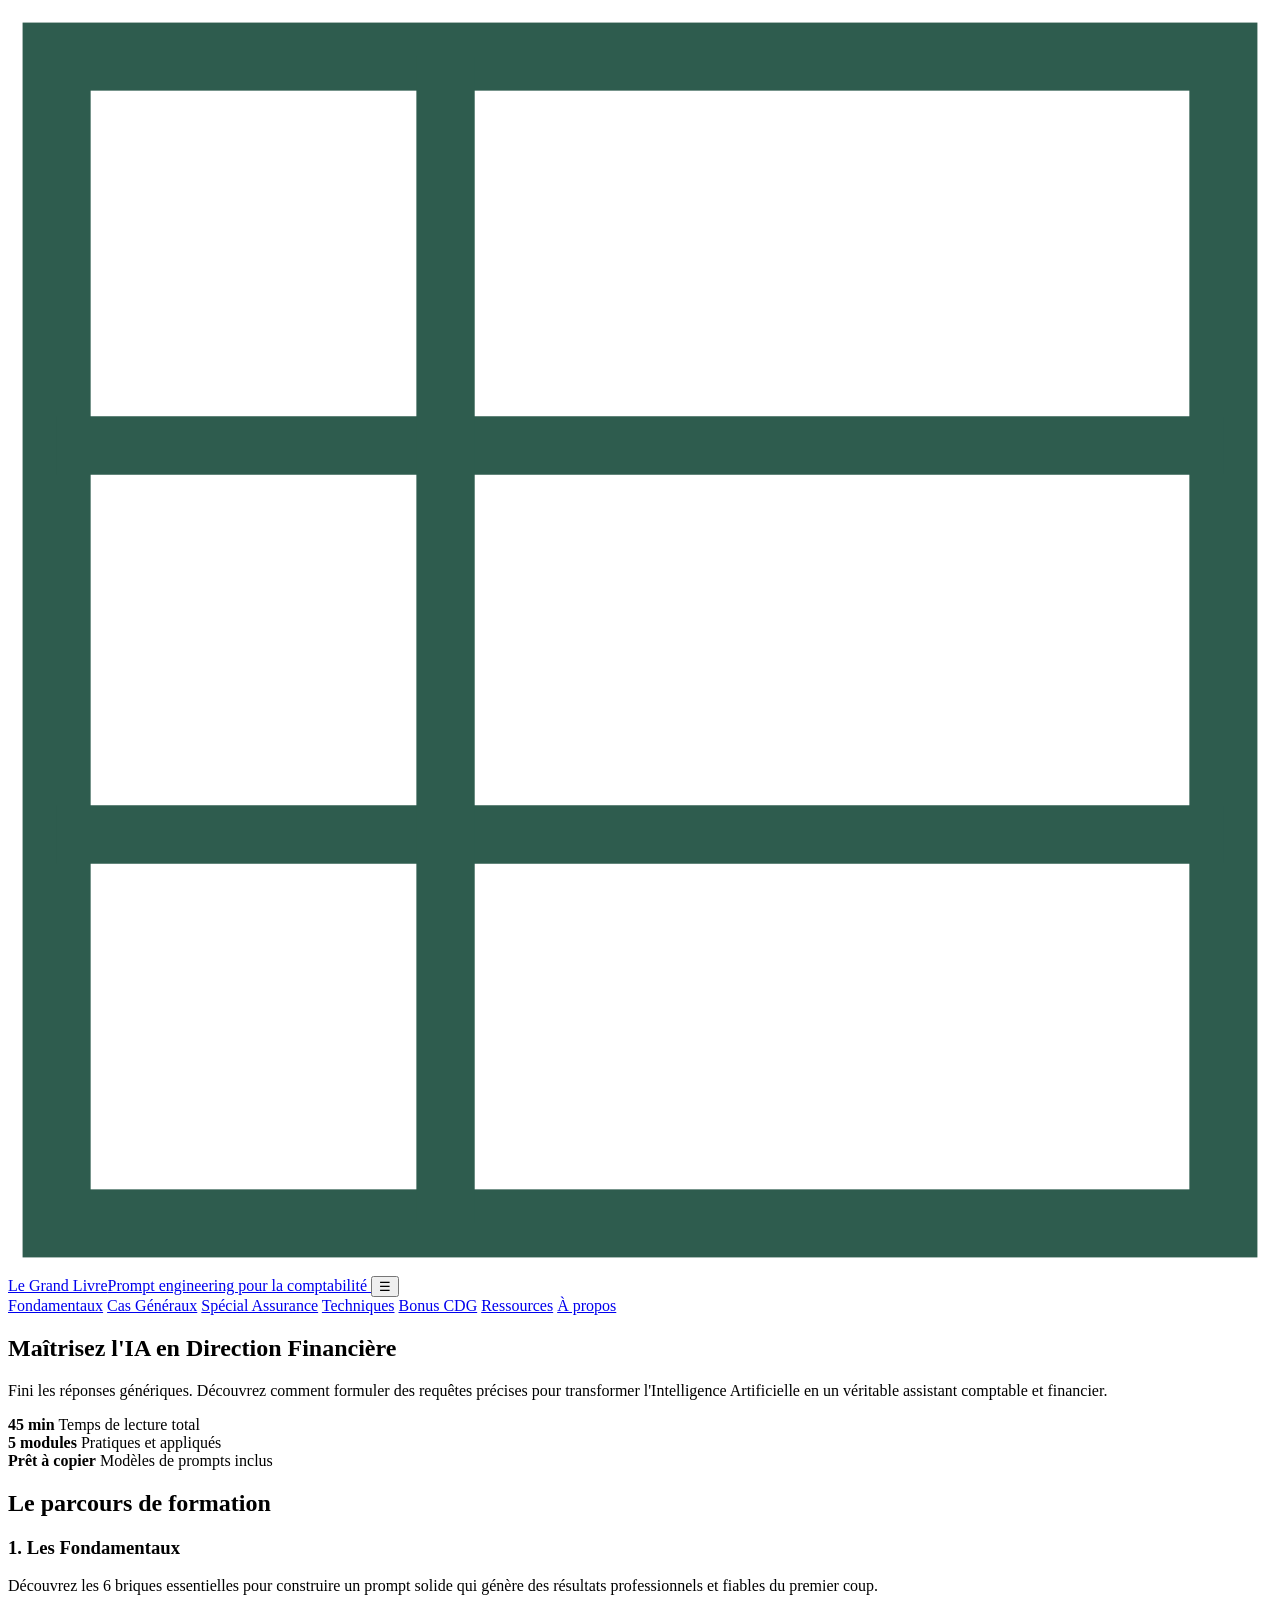
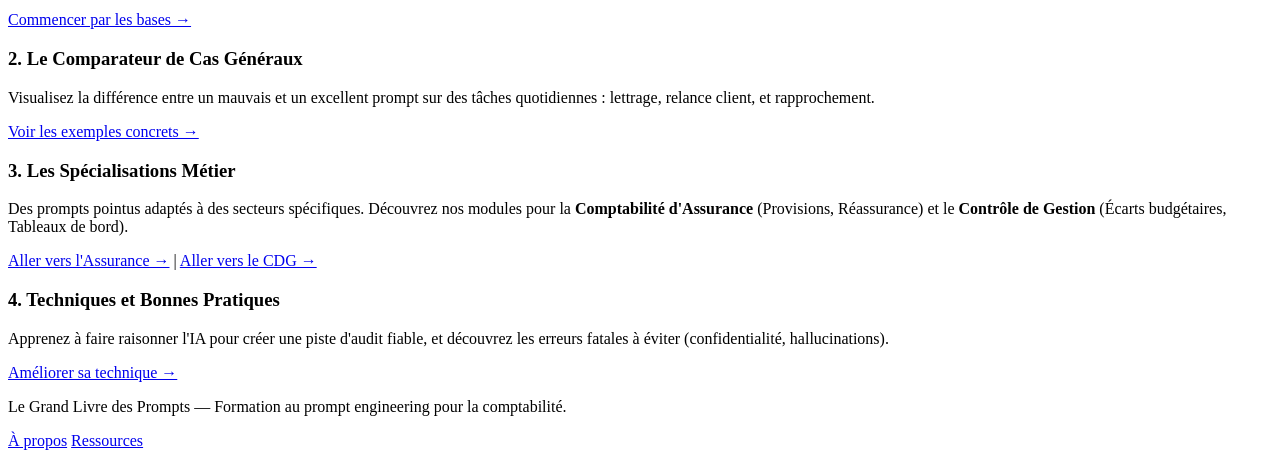
==== index.html @ 08414ecc "Add files via upload" ====
<!DOCTYPE html>
<html lang="fr">
<head>
<meta charset="UTF-8">
<meta name="viewport" content="width=device-width, initial-scale=1.0">
<title>Accueil — Le Grand Livre des Prompts</title>
<link rel="preconnect" href="https://fonts.googleapis.com">
<link rel="preconnect" href="https://fonts.gstatic.com" crossorigin>
<link href="https://fonts.googleapis.com/css2?family=Source+Serif+4:opsz,wght@8..60,400;8..60,600;8..60,700&family=IBM+Plex+Sans:wght@400;500;600;700&family=IBM+Plex+Mono:wght@400;500&display=swap" rel="stylesheet">
<link rel="stylesheet" href="assets/style.css">
</head>
<body>

<header>
  <div class="nav-inner">
    <a href="index.html" class="brand">
      <svg viewBox="0 0 26 26" xmlns="http://www.w3.org/2000/svg">
        <rect x="1" y="1" width="24" height="24" fill="none" stroke="#2E5C4E" stroke-width="1.4"/>
        <line x1="1" y1="9" x2="25" y2="9" stroke="#2E5C4E" stroke-width="1.2"/>
        <line x1="1" y1="17" x2="25" y2="17" stroke="#2E5C4E" stroke-width="1.2"/>
        <line x1="9" y1="1" x2="9" y2="25" stroke="#2E5C4E" stroke-width="1.2"/>
      </svg>
      <span class="brand-text">Le Grand Livre<span>Prompt engineering pour la comptabilité</span></span>
    </a>
    <button id="navToggle" aria-label="Ouvrir le menu">☰</button>
    <nav class="links" id="navLinks">
      <a href="fondamentaux.html">Fondamentaux</a>
      <a href="comparateur.html">Cas Généraux</a>
      <a href="assurance.html">Spécial Assurance</a>
      <a href="techniques.html">Techniques</a>
      <a href="bonus-cdg.html">Bonus CDG</a>
      <a href="ressources.html">Ressources</a>
      <a href="about.html">À propos</a>
    </nav>
  </div>
</header>

<section id="hero">
  <div class="wrap">
    <h1>Maîtrisez l'IA en Direction Financière</h1>
    <p class="lede">Fini les réponses génériques. Découvrez comment formuler des requêtes précises pour transformer l'Intelligence Artificielle en un véritable assistant comptable et financier.</p>
    <div class="hero-meta">
      <div><strong>45 min</strong> Temps de lecture total</div>
      <div><strong>5 modules</strong> Pratiques et appliqués</div>
      <div><strong>Prêt à copier</strong> Modèles de prompts inclus</div>
    </div>
  </div>
</section>

<section>
  <div class="wrap">
    <h2>Le parcours de formation</h2>
    
    <div class="card">
      <h3>1. Les Fondamentaux</h3>
      <p>Découvrez les 6 briques essentielles pour construire un prompt solide qui génère des résultats professionnels et fiables du premier coup.</p>
      <a href="fondamentaux.html">Commencer par les bases →</a>
    </div>

    <div class="card">
      <h3>2. Le Comparateur de Cas Généraux</h3>
      <p>Visualisez la différence entre un mauvais et un excellent prompt sur des tâches quotidiennes : lettrage, relance client, et rapprochement.</p>
      <a href="comparateur.html">Voir les exemples concrets →</a>
    </div>

    <div class="card">
      <h3>3. Les Spécialisations Métier</h3>
      <p>Des prompts pointus adaptés à des secteurs spécifiques. Découvrez nos modules pour la <strong>Comptabilité d'Assurance</strong> (Provisions, Réassurance) et le <strong>Contrôle de Gestion</strong> (Écarts budgétaires, Tableaux de bord).</p>
      <a href="assurance.html">Aller vers l'Assurance →</a> | <a href="bonus-cdg.html">Aller vers le CDG →</a>
    </div>

    <div class="card">
      <h3>4. Techniques et Bonnes Pratiques</h3>
      <p>Apprenez à faire raisonner l'IA pour créer une piste d'audit fiable, et découvrez les erreurs fatales à éviter (confidentialité, hallucinations).</p>
      <a href="techniques.html">Améliorer sa technique →</a>
    </div>
  </div>
</section>

<footer>
  <div class="wrap" style="max-width:none;">
    <p>Le Grand Livre des Prompts — Formation au prompt engineering pour la comptabilité.</p>
    <div class="links">
      <a href="about.html">À propos</a>
      <a href="ressources.html">Ressources</a>
    </div>
  </div>
</footer>

<script>
  const navToggle = document.getElementById('navToggle');
  const navLinks = document.getElementById('navLinks');
  navToggle?.addEventListener('click', () => {
    navLinks.classList.toggle('open');
  });
  navLinks?.querySelectorAll('a').forEach(a => {
    a.addEventListener('click', () => navLinks.classList.remove('open'));
  });
</script>
</body>
</html>
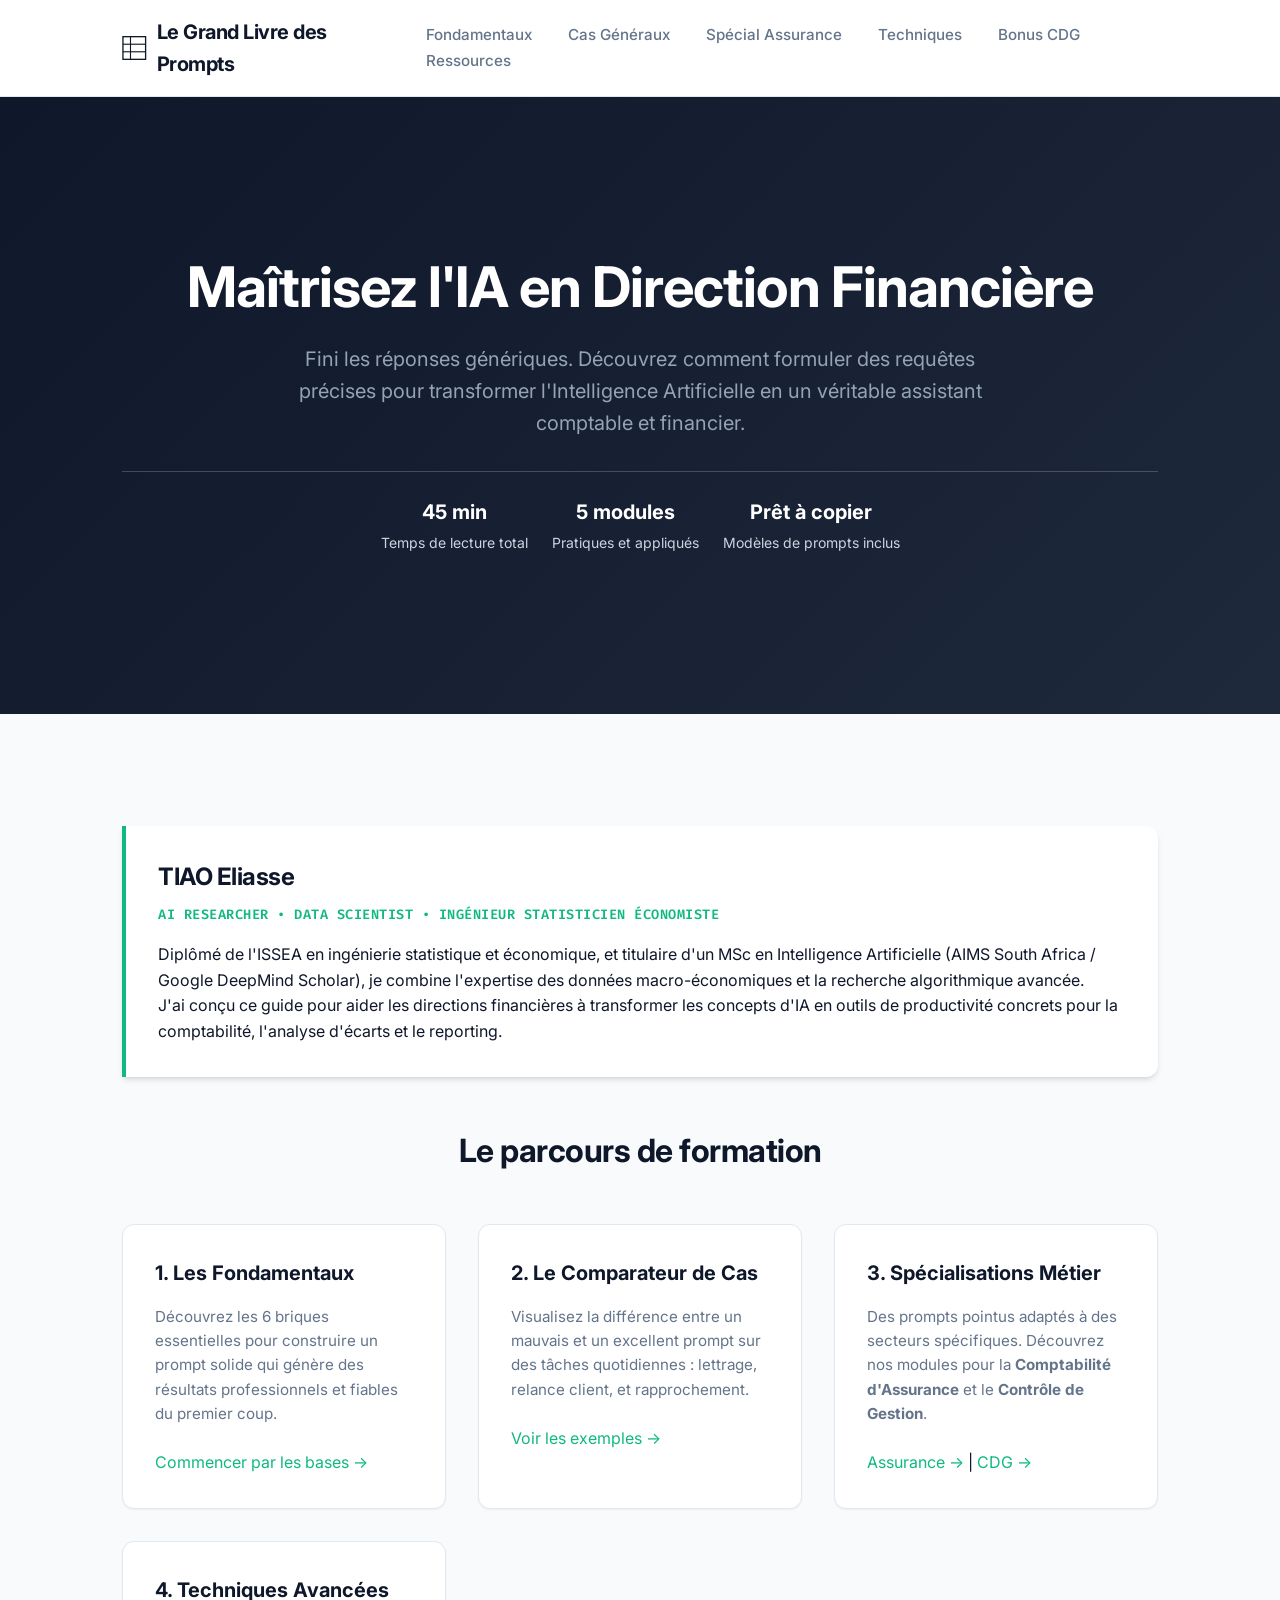
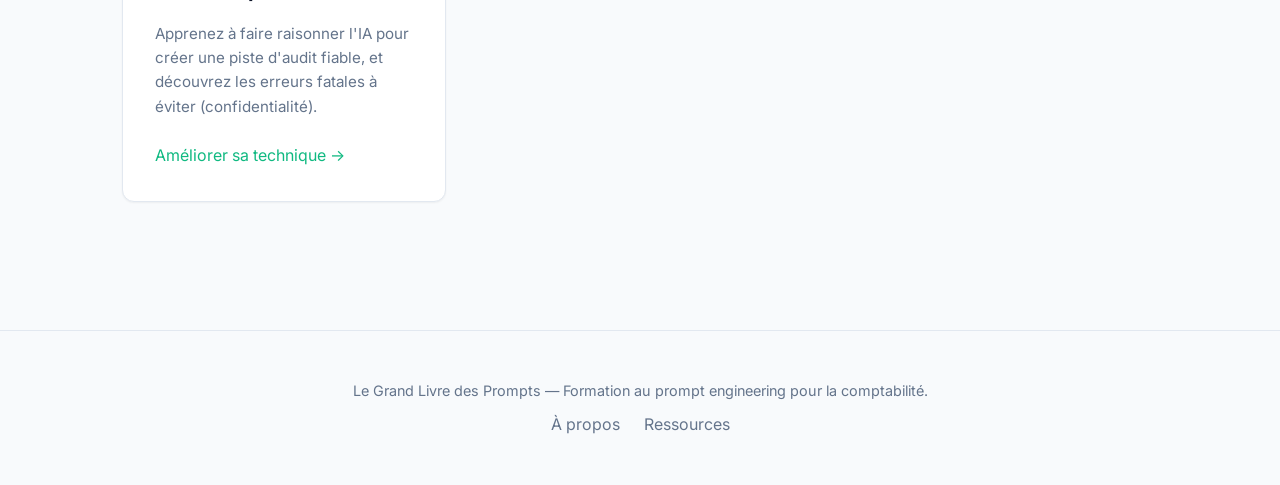
==== commit fadb159b: "Mise à jour finale page accueil avec profil complet et design moderne" ====
--- a/index.html
+++ b/index.html
@@ -3,26 +3,36 @@
 <head>
 <meta charset="UTF-8">
 <meta name="viewport" content="width=device-width, initial-scale=1.0">
-<title>Accueil — Le Grand Livre des Prompts</title>
-<link rel="preconnect" href="https://fonts.googleapis.com">
-<link rel="preconnect" href="https://fonts.gstatic.com" crossorigin>
-<link href="https://fonts.googleapis.com/css2?family=Source+Serif+4:opsz,wght@8..60,400;8..60,600;8..60,700&family=IBM+Plex+Sans:wght@400;500;600;700&family=IBM+Plex+Mono:wght@400;500&display=swap" rel="stylesheet">
+<title>Accueil — Prompt Finance</title>
+<!-- On appelle votre nouveau fichier CSS -->
 <link rel="stylesheet" href="assets/style.css">
+<style>
+  /* Ajustements pour que votre SVG et vos statistiques s'affichent bien avec le nouveau design */
+  .brand svg { width: 26px; height: 26px; margin-right: 10px; stroke: var(--primary); }
+  .brand { display: flex; align-items: center; text-decoration: none; }
+  .hero-meta { display: flex; gap: 24px; justify-content: center; flex-wrap: wrap; margin-top: 32px; padding-top: 24px; border-top: 1px solid rgba(255,255,255,0.2); }
+  .hero-meta div { font-size: 14px; color: #cbd5e1; }
+  .hero-meta strong { display: block; font-size: 20px; color: white; font-weight: 700; margin-bottom: 4px; }
+  footer { text-align: center; padding: 3rem 1rem; border-top: 1px solid var(--border); margin-top: 4rem; }
+  footer a { margin: 0 10px; color: var(--text-muted); }
+</style>
 </head>
 <body>
 
 <header>
   <div class="nav-inner">
+    <!-- VOTRE LOGO SVG EST RESTAURÉ ICI -->
     <a href="index.html" class="brand">
       <svg viewBox="0 0 26 26" xmlns="http://www.w3.org/2000/svg">
-        <rect x="1" y="1" width="24" height="24" fill="none" stroke="#2E5C4E" stroke-width="1.4"/>
-        <line x1="1" y1="9" x2="25" y2="9" stroke="#2E5C4E" stroke-width="1.2"/>
-        <line x1="1" y1="17" x2="25" y2="17" stroke="#2E5C4E" stroke-width="1.2"/>
-        <line x1="9" y1="1" x2="9" y2="25" stroke="#2E5C4E" stroke-width="1.2"/>
+        <rect x="1" y="1" width="24" height="24" fill="none" stroke="currentColor" stroke-width="1.4"/>
+        <line x1="1" y1="9" x2="25" y2="9" stroke="currentColor" stroke-width="1.2"/>
+        <line x1="1" y1="17" x2="25" y2="17" stroke="currentColor" stroke-width="1.2"/>
+        <line x1="9" y1="1" x2="9" y2="25" stroke="currentColor" stroke-width="1.2"/>
       </svg>
-      <span class="brand-text">Le Grand Livre<span>Prompt engineering pour la comptabilité</span></span>
+      Le Grand Livre des Prompts
     </a>
-    <button id="navToggle" aria-label="Ouvrir le menu">☰</button>
+    
+    <!-- VOTRE MENU COMPLET -->
     <nav class="links" id="navLinks">
       <a href="fondamentaux.html">Fondamentaux</a>
       <a href="comparateur.html">Cas Généraux</a>
@@ -30,15 +40,16 @@
       <a href="techniques.html">Techniques</a>
       <a href="bonus-cdg.html">Bonus CDG</a>
       <a href="ressources.html">Ressources</a>
-      <a href="about.html">À propos</a>
     </nav>
   </div>
 </header>
 
 <section id="hero">
-  <div class="wrap">
+  <div class="container">
     <h1>Maîtrisez l'IA en Direction Financière</h1>
     <p class="lede">Fini les réponses génériques. Découvrez comment formuler des requêtes précises pour transformer l'Intelligence Artificielle en un véritable assistant comptable et financier.</p>
+    
+    <!-- VOS STATISTIQUES SONT RESTAURÉES ICI -->
     <div class="hero-meta">
       <div><strong>45 min</strong> Temps de lecture total</div>
       <div><strong>5 modules</strong> Pratiques et appliqués</div>
@@ -47,55 +58,53 @@
   </div>
 </section>
 
-<section>
-  <div class="wrap">
-    <h2>Le parcours de formation</h2>
-    
+<main class="container">
+  
+  <!-- VOTRE PRÉSENTATION PERSONNELLE -->
+  <div class="author-section">
+    <h2>TIAO Eliasse</h2>
+    <div class="titles">AI Researcher • Data Scientist • Ingénieur Statisticien Économiste</div>
+    <p>Diplômé de l'ISSEA en ingénierie statistique et économique, et titulaire d'un MSc en Intelligence Artificielle (AIMS South Africa / Google DeepMind Scholar), je combine l'expertise des données macro-économiques et la recherche algorithmique avancée.</p>
+    <p>J'ai conçu ce guide pour aider les directions financières à transformer les concepts d'IA en outils de productivité concrets pour la comptabilité, l'analyse d'écarts et le reporting.</p>
+  </div>
+
+  <h2 class="section-title">Le parcours de formation</h2>
+  
+  <!-- VOTRE PARCOURS EN 4 ÉTAPES RESTAURÉ AVEC LA STRUCTURE DE GRILLE MODERNE -->
+  <div class="grid">
     <div class="card">
       <h3>1. Les Fondamentaux</h3>
       <p>Découvrez les 6 briques essentielles pour construire un prompt solide qui génère des résultats professionnels et fiables du premier coup.</p>
-      <a href="fondamentaux.html">Commencer par les bases →</a>
+      <a href="fondamentaux.html">Commencer par les bases &rarr;</a>
     </div>
 
     <div class="card">
-      <h3>2. Le Comparateur de Cas Généraux</h3>
+      <h3>2. Le Comparateur de Cas</h3>
       <p>Visualisez la différence entre un mauvais et un excellent prompt sur des tâches quotidiennes : lettrage, relance client, et rapprochement.</p>
-      <a href="comparateur.html">Voir les exemples concrets →</a>
+      <a href="comparateur.html">Voir les exemples &rarr;</a>
     </div>
 
     <div class="card">
-      <h3>3. Les Spécialisations Métier</h3>
-      <p>Des prompts pointus adaptés à des secteurs spécifiques. Découvrez nos modules pour la <strong>Comptabilité d'Assurance</strong> (Provisions, Réassurance) et le <strong>Contrôle de Gestion</strong> (Écarts budgétaires, Tableaux de bord).</p>
-      <a href="assurance.html">Aller vers l'Assurance →</a> | <a href="bonus-cdg.html">Aller vers le CDG →</a>
+      <h3>3. Spécialisations Métier</h3>
+      <p>Des prompts pointus adaptés à des secteurs spécifiques. Découvrez nos modules pour la <strong>Comptabilité d'Assurance</strong> et le <strong>Contrôle de Gestion</strong>.</p>
+      <a href="assurance.html">Assurance &rarr;</a> | <a href="bonus-cdg.html">CDG &rarr;</a>
     </div>
 
     <div class="card">
-      <h3>4. Techniques et Bonnes Pratiques</h3>
-      <p>Apprenez à faire raisonner l'IA pour créer une piste d'audit fiable, et découvrez les erreurs fatales à éviter (confidentialité, hallucinations).</p>
-      <a href="techniques.html">Améliorer sa technique →</a>
+      <h3>4. Techniques Avancées</h3>
+      <p>Apprenez à faire raisonner l'IA pour créer une piste d'audit fiable, et découvrez les erreurs fatales à éviter (confidentialité).</p>
+      <a href="techniques.html">Améliorer sa technique &rarr;</a>
     </div>
   </div>
-</section>
+</main>
 
 <footer>
-  <div class="wrap" style="max-width:none;">
-    <p>Le Grand Livre des Prompts — Formation au prompt engineering pour la comptabilité.</p>
-    <div class="links">
-      <a href="about.html">À propos</a>
-      <a href="ressources.html">Ressources</a>
-    </div>
+  <p style="color: var(--text-muted); font-size: 0.9rem; margin-bottom: 10px;">Le Grand Livre des Prompts — Formation au prompt engineering pour la comptabilité.</p>
+  <div>
+    <a href="about.html">À propos</a>
+    <a href="ressources.html">Ressources</a>
   </div>
 </footer>
 
-<script>
-  const navToggle = document.getElementById('navToggle');
-  const navLinks = document.getElementById('navLinks');
-  navToggle?.addEventListener('click', () => {
-    navLinks.classList.toggle('open');
-  });
-  navLinks?.querySelectorAll('a').forEach(a => {
-    a.addEventListener('click', () => navLinks.classList.remove('open'));
-  });
-</script>
 </body>
 </html>
--- a/assets/style.css
+++ b/assets/style.css
@@ -0,0 +1,130 @@
+@import url('https://fonts.googleapis.com/css2?family=Inter:wght@400;500;600;700&family=Fira+Code:wght@400;500&display=swap');
+
+:root {
+  --bg-body: #F8FAFC;
+  --bg-card: #FFFFFF;
+  --text-main: #0F172A;
+  --text-muted: #64748B;
+  --primary: #0F172A;
+  --accent: #10B981;
+  --accent-hover: #059669;
+  --border: #E2E8F0;
+  --shadow-sm: 0 1px 2px 0 rgb(0 0 0 / 0.05);
+  --shadow-md: 0 4px 6px -1px rgb(0 0 0 / 0.1), 0 2px 4px -2px rgb(0 0 0 / 0.1);
+  --shadow-lg: 0 10px 15px -3px rgb(0 0 0 / 0.1), 0 4px 6px -4px rgb(0 0 0 / 0.1);
+  --font-sans: 'Inter', sans-serif;
+  --font-mono: 'Fira Code', monospace;
+}
+
+* { box-sizing: border-box; margin: 0; padding: 0; }
+
+body {
+  font-family: var(--font-sans);
+  background-color: var(--bg-body);
+  color: var(--text-main);
+  line-height: 1.6;
+  -webkit-font-smoothing: antialiased;
+}
+
+a { color: var(--accent); text-decoration: none; transition: all 0.2s; }
+a:hover { color: var(--accent-hover); }
+
+/* --- HEADER --- */
+header {
+  background: rgba(255, 255, 255, 0.9);
+  backdrop-filter: blur(10px);
+  border-bottom: 1px solid var(--border);
+  position: sticky;
+  top: 0;
+  z-index: 100;
+}
+.nav-inner {
+  max-width: 1100px;
+  margin: 0 auto;
+  padding: 1rem 2rem;
+  display: flex;
+  justify-content: space-between;
+  align-items: center;
+}
+.brand { font-size: 1.25rem; font-weight: 700; color: var(--primary); letter-spacing: -0.5px; }
+.brand span { color: var(--accent); }
+.links a {
+  margin-left: 2rem;
+  font-weight: 500;
+  color: var(--text-muted);
+  font-size: 0.95rem;
+}
+.links a:hover, .links a.active { color: var(--primary); }
+
+/* --- HERO SECTION --- */
+#hero {
+  padding: 6rem 2rem;
+  text-align: center;
+  background: linear-gradient(135deg, #0F172A 0%, #1E293B 100%);
+  color: white;
+}
+#hero h1 {
+  font-size: 3.5rem;
+  font-weight: 700;
+  letter-spacing: -1px;
+  margin-bottom: 1.5rem;
+  line-height: 1.1;
+}
+#hero .lede {
+  font-size: 1.25rem;
+  color: #94A3B8;
+  max-width: 700px;
+  margin: 0 auto 2rem;
+}
+
+/* --- GRID & CARDS --- */
+.container { max-width: 1100px; margin: 0 auto; padding: 4rem 2rem; }
+.grid {
+  display: grid;
+  grid-template-columns: repeat(auto-fit, minmax(300px, 1fr));
+  gap: 2rem;
+  margin-top: 2rem;
+}
+.card {
+  background: var(--bg-card);
+  border: 1px solid var(--border);
+  border-radius: 12px;
+  padding: 2rem;
+  box-shadow: var(--shadow-sm);
+  transition: transform 0.2s, box-shadow 0.2s;
+}
+.card:hover {
+  transform: translateY(-5px);
+  box-shadow: var(--shadow-lg);
+}
+.card h3 { font-size: 1.25rem; margin-bottom: 1rem; color: var(--primary); }
+.card p { color: var(--text-muted); margin-bottom: 1.5rem; font-size: 0.95rem; }
+
+/* --- AUTHOR BIO --- */
+.author-section {
+  background: var(--bg-card);
+  border-left: 4px solid var(--accent);
+  padding: 2rem;
+  border-radius: 0 12px 12px 0;
+  margin: 3rem 0;
+  box-shadow: var(--shadow-md);
+}
+.author-section h2 { font-size: 1.5rem; margin-bottom: 0.5rem; }
+.author-section .titles { font-family: var(--font-mono); font-size: 0.85rem; color: var(--accent); margin-bottom: 1rem; font-weight: 600; text-transform: uppercase; letter-spacing: 0.5px; }
+
+/* --- PROMPT BOXES --- */
+.prompt-container { margin: 2rem 0; border-radius: 8px; overflow: hidden; border: 1px solid var(--border); box-shadow: var(--shadow-sm); }
+.prompt-header { background: #F1F5F9; padding: 0.75rem 1rem; display: flex; justify-content: space-between; align-items: center; border-bottom: 1px solid var(--border); font-size: 0.85rem; font-weight: 600; color: var(--text-muted); }
+.prompt-body { background: white; padding: 1.5rem; font-family: var(--font-mono); font-size: 0.9rem; color: var(--primary); white-space: pre-wrap; line-height: 1.7; }
+.copy-btn { background: var(--primary); color: white; border: none; padding: 0.4rem 1rem; border-radius: 4px; font-size: 0.75rem; cursor: pointer; transition: background 0.2s; font-weight: 600; }
+.copy-btn:hover { background: var(--accent); }
+
+/* --- TYPOGRAPHY --- */
+h2 { font-size: 2rem; margin-bottom: 1.5rem; letter-spacing: -0.5px; }
+.section-title { text-align: center; margin-bottom: 3rem; }
+
+/* RESPONSIVE */
+@media (max-width: 768px) {
+  #hero h1 { font-size: 2.5rem; }
+  .links { display: none; }
+}
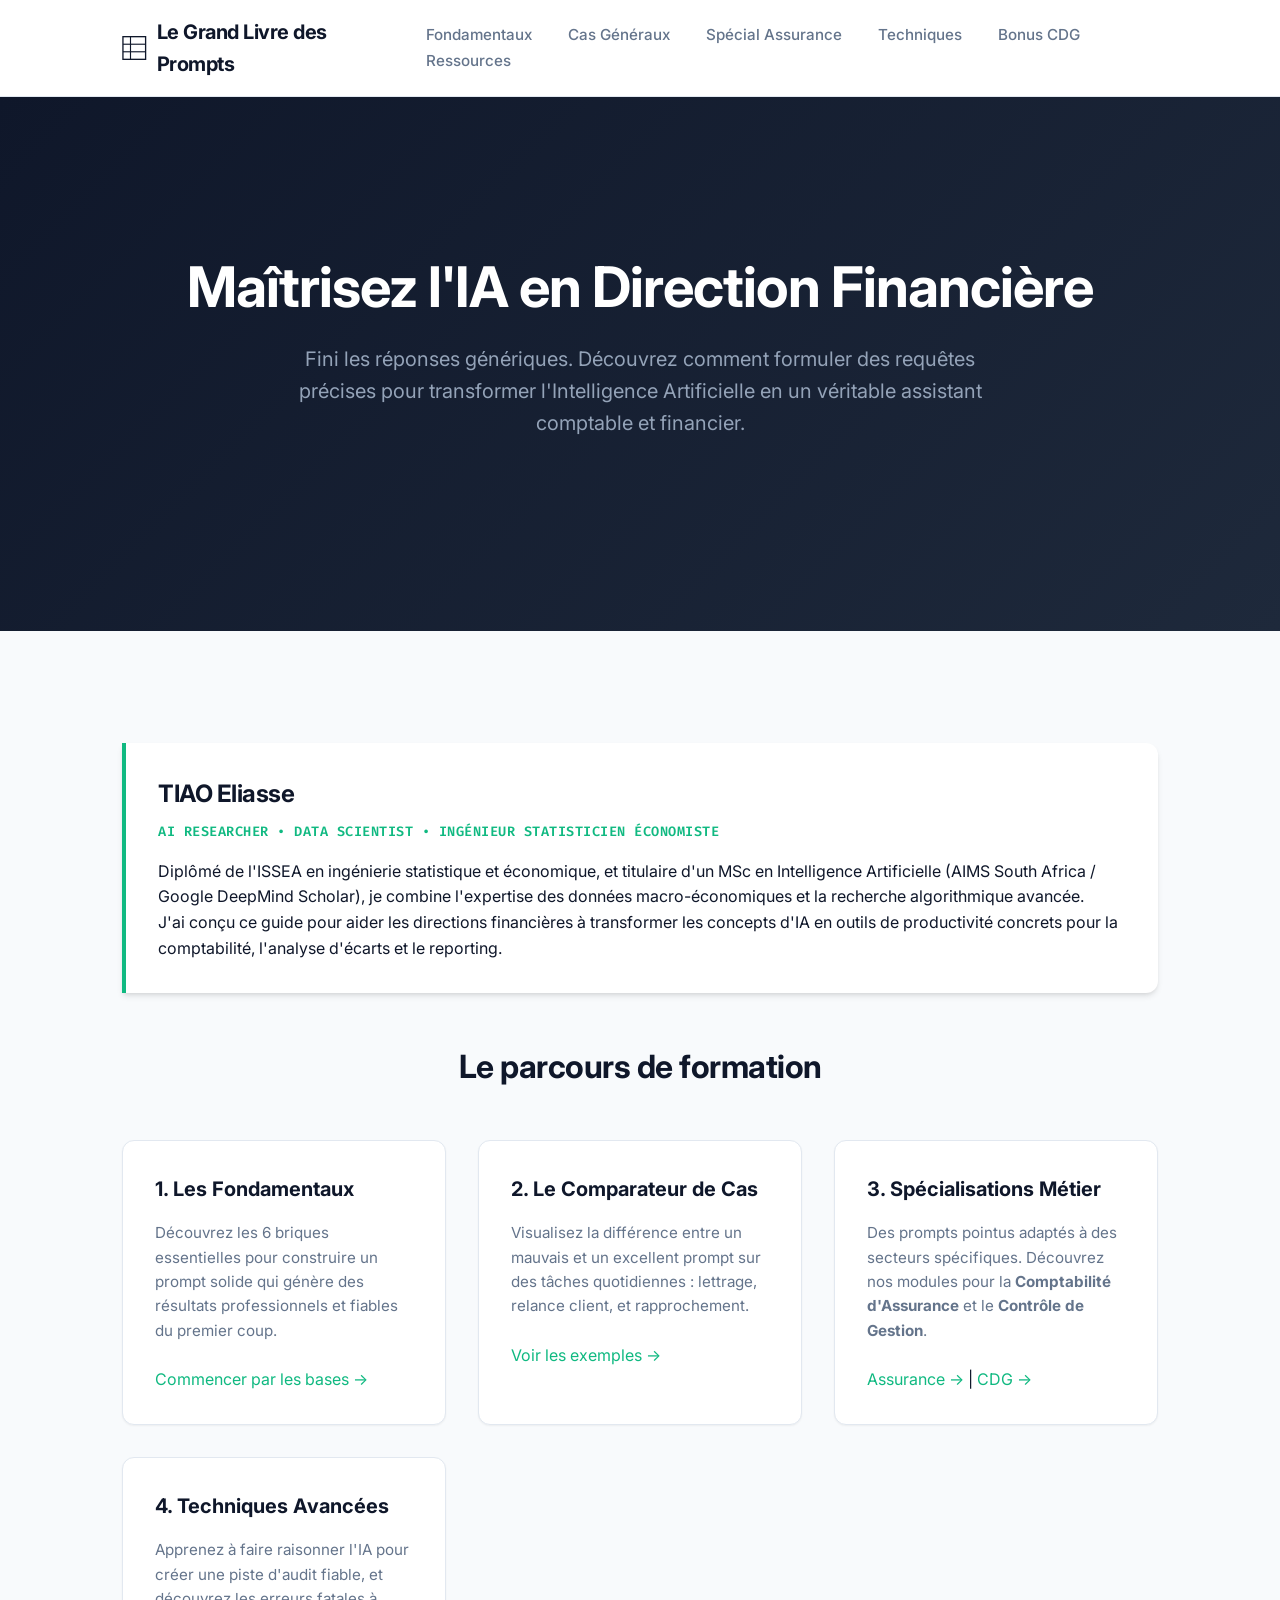
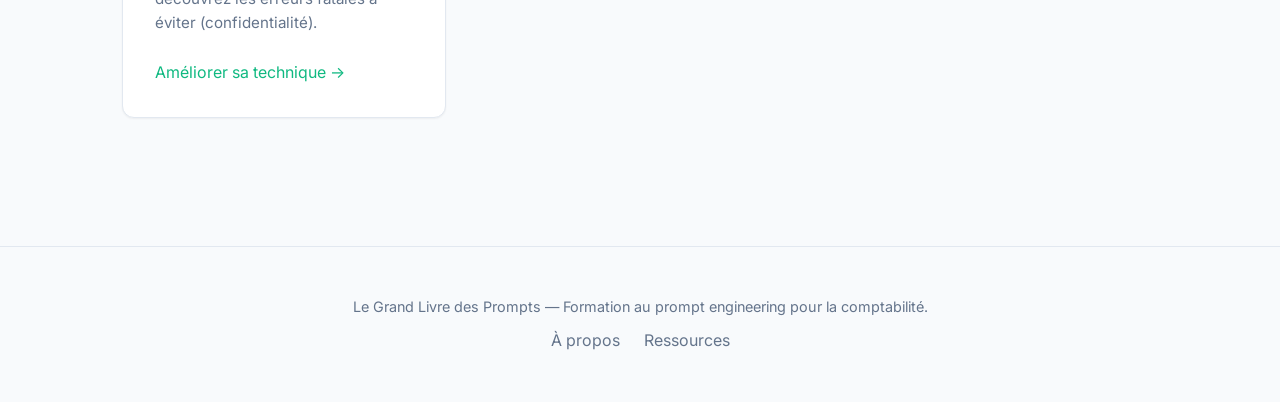
==== commit bba49b8f: "Mise à jour finale page accueil avec profil complet et design moderne" ====
--- a/index.html
+++ b/index.html
@@ -7,12 +7,9 @@
 <!-- On appelle votre nouveau fichier CSS -->
 <link rel="stylesheet" href="assets/style.css">
 <style>
-  /* Ajustements pour que votre SVG et vos statistiques s'affichent bien avec le nouveau design */
+  /* Ajustements pour que votre SVG s'affiche bien */
   .brand svg { width: 26px; height: 26px; margin-right: 10px; stroke: var(--primary); }
   .brand { display: flex; align-items: center; text-decoration: none; }
-  .hero-meta { display: flex; gap: 24px; justify-content: center; flex-wrap: wrap; margin-top: 32px; padding-top: 24px; border-top: 1px solid rgba(255,255,255,0.2); }
-  .hero-meta div { font-size: 14px; color: #cbd5e1; }
-  .hero-meta strong { display: block; font-size: 20px; color: white; font-weight: 700; margin-bottom: 4px; }
   footer { text-align: center; padding: 3rem 1rem; border-top: 1px solid var(--border); margin-top: 4rem; }
   footer a { margin: 0 10px; color: var(--text-muted); }
 </style>
@@ -21,7 +18,7 @@
 
 <header>
   <div class="nav-inner">
-    <!-- VOTRE LOGO SVG EST RESTAURÉ ICI -->
+    <!-- VOTRE LOGO SVG -->
     <a href="index.html" class="brand">
       <svg viewBox="0 0 26 26" xmlns="http://www.w3.org/2000/svg">
         <rect x="1" y="1" width="24" height="24" fill="none" stroke="currentColor" stroke-width="1.4"/>
@@ -32,7 +29,7 @@
       Le Grand Livre des Prompts
     </a>
     
-    <!-- VOTRE MENU COMPLET -->
+    <!-- VOTRE MENU -->
     <nav class="links" id="navLinks">
       <a href="fondamentaux.html">Fondamentaux</a>
       <a href="comparateur.html">Cas Généraux</a>
@@ -48,13 +45,6 @@
   <div class="container">
     <h1>Maîtrisez l'IA en Direction Financière</h1>
     <p class="lede">Fini les réponses génériques. Découvrez comment formuler des requêtes précises pour transformer l'Intelligence Artificielle en un véritable assistant comptable et financier.</p>
-    
-    <!-- VOS STATISTIQUES SONT RESTAURÉES ICI -->
-    <div class="hero-meta">
-      <div><strong>45 min</strong> Temps de lecture total</div>
-      <div><strong>5 modules</strong> Pratiques et appliqués</div>
-      <div><strong>Prêt à copier</strong> Modèles de prompts inclus</div>
-    </div>
   </div>
 </section>
 
@@ -70,7 +60,7 @@
 
   <h2 class="section-title">Le parcours de formation</h2>
   
-  <!-- VOTRE PARCOURS EN 4 ÉTAPES RESTAURÉ AVEC LA STRUCTURE DE GRILLE MODERNE -->
+  <!-- VOTRE PARCOURS EN 4 ÉTAPES -->
   <div class="grid">
     <div class="card">
       <h3>1. Les Fondamentaux</h3>
